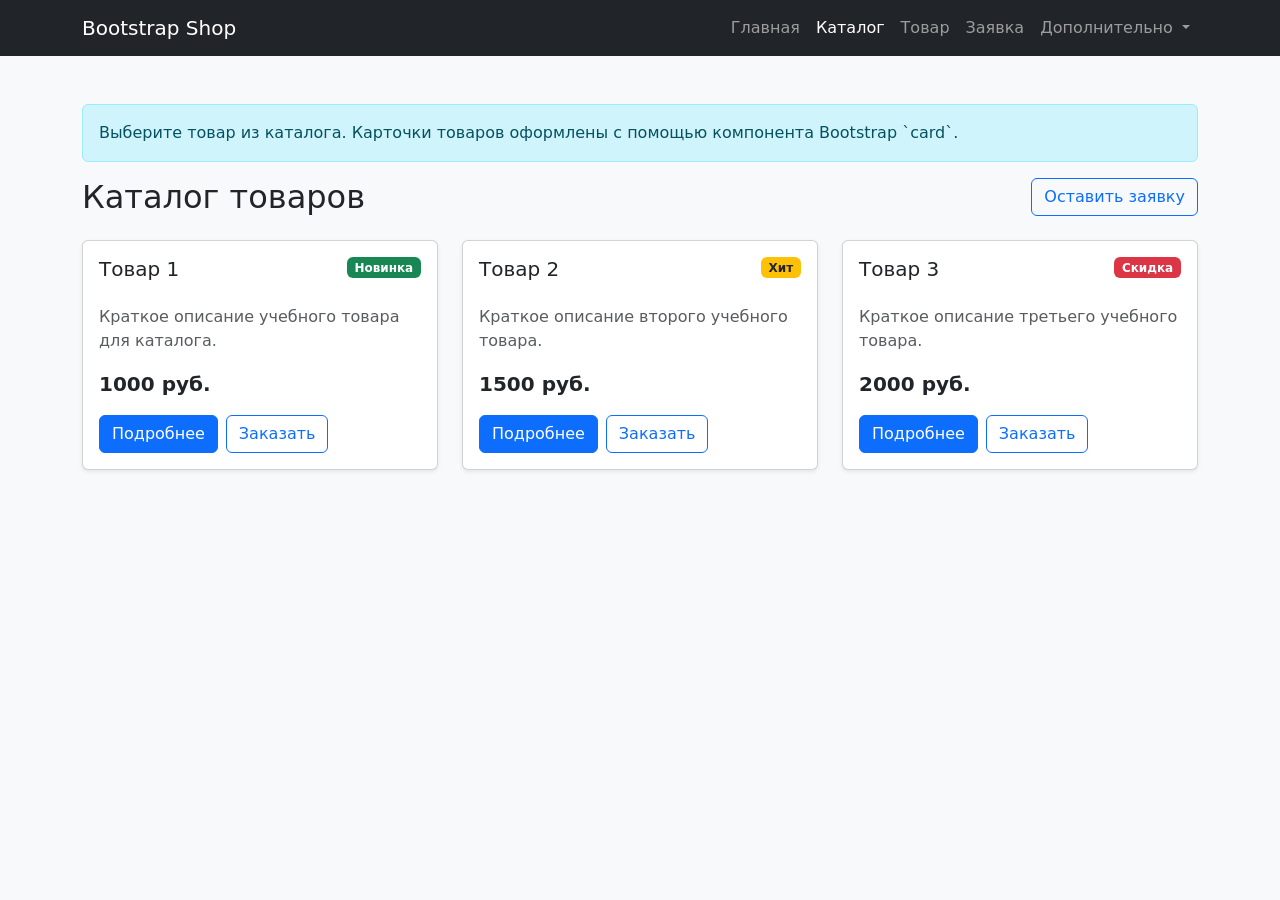
==== catalog.html @ 77a3e190 "feat: add Bootstrap components pages" ====
<!DOCTYPE html>
<html lang="ru">
<head>
  <meta charset="UTF-8">
  <meta name="viewport" content="width=device-width, initial-scale=1.0">
  <title>Каталог — Bootstrap Shop</title>
  <link
    href="https://cdn.jsdelivr.net/npm/bootstrap@5.3.8/dist/css/bootstrap.min.css"
    rel="stylesheet"
  >
  <link rel="stylesheet" href="css/custom.css">
</head>
<body class="bg-light">
  <nav class="navbar navbar-expand-lg navbar-dark bg-dark">
    <div class="container">
      <a class="navbar-brand" href="index.html">Bootstrap Shop</a>
      <button
        class="navbar-toggler"
        type="button"
        data-bs-toggle="collapse"
        data-bs-target="#mainNavbar"
        aria-controls="mainNavbar"
        aria-expanded="false"
        aria-label="Переключить навигацию"
      >
        <span class="navbar-toggler-icon"></span>
      </button>
      <div class="collapse navbar-collapse" id="mainNavbar">
        <ul class="navbar-nav ms-auto">
        <li class="nav-item">
          <a class="nav-link" href="index.html">Главная</a>
        </li>
        <li class="nav-item">
          <a class="nav-link active" aria-current="page" href="catalog.html">Каталог</a>
        </li>
        <li class="nav-item">
          <a class="nav-link" href="product.html">Товар</a>
        </li>
        <li class="nav-item">
          <a class="nav-link" href="order.html">Заявка</a>
        </li>
        <li class="nav-item dropdown">
          <a
            class="nav-link dropdown-toggle"
            href="#"
            role="button"
            data-bs-toggle="dropdown"
            aria-expanded="false"
          >
            Дополнительно
          </a>
          <ul class="dropdown-menu">
            <li><a class="dropdown-item" href="catalog.html">Все товары</a></li>
            <li><a class="dropdown-item" href="order.html">Оформить заявку</a></li>
            <li><a class="dropdown-item" href="index.html#popular">Популярное</a></li>
          </ul>
        </li>
        </ul>
      </div>
    </div>
  </nav>

  <main class="container my-5">
    <div class="alert alert-info" role="alert">
      Выберите товар из каталога. Карточки товаров оформлены с помощью компонента Bootstrap `card`.
    </div>
    <div class="d-flex justify-content-between align-items-center mb-4">
      <h1 class="h2 mb-0">Каталог товаров</h1>
      <a class="btn btn-outline-primary" href="order.html">
        Оставить заявку
      </a>
    </div>
    <div class="row g-4">
      <div class="col-12 col-md-6 col-lg-4">
        <div class="card h-100 shadow-sm">
          <div class="card-body d-flex flex-column">
            <div class="d-flex justify-content-between align-items-start mb-3">
              <h2 class="card-title h5">Товар 1</h2>
              <span class="badge bg-success">Новинка</span>
            </div>
            <p class="card-text text-muted">
              Краткое описание учебного товара для каталога.
            </p>
            <p class="fw-bold fs-5 mt-auto">1000 руб.</p>
            <div class="d-flex gap-2">
              <a class="btn btn-primary" href="product.html">Подробнее</a>
              <button
                class="btn btn-outline-primary"
                type="button"
                data-bs-toggle="modal"
                data-bs-target="#orderModal"
              >
                Заказать
              </button>
            </div>
          </div>
        </div>
      </div>
      <div class="col-12 col-md-6 col-lg-4">
        <div class="card h-100 shadow-sm">
          <div class="card-body d-flex flex-column">
            <div class="d-flex justify-content-between align-items-start mb-3">
              <h2 class="card-title h5">Товар 2</h2>
              <span class="badge bg-warning text-dark">Хит</span>
            </div>
            <p class="card-text text-muted">
              Краткое описание второго учебного товара.
            </p>
            <p class="fw-bold fs-5 mt-auto">1500 руб.</p>
            <div class="d-flex gap-2">
              <a class="btn btn-primary" href="product.html">Подробнее</a>
              <button
                class="btn btn-outline-primary"
                type="button"
                data-bs-toggle="modal"
                data-bs-target="#orderModal"
              >
                Заказать
              </button>
            </div>
          </div>
        </div>
      </div>
      <div class="col-12 col-md-6 col-lg-4">
        <div class="card h-100 shadow-sm">
          <div class="card-body d-flex flex-column">
            <div class="d-flex justify-content-between align-items-start mb-3">
              <h2 class="card-title h5">Товар 3</h2>
              <span class="badge bg-danger">Скидка</span>
            </div>
            <p class="card-text text-muted">
              Краткое описание третьего учебного товара.
            </p>
            <p class="fw-bold fs-5 mt-auto">2000 руб.</p>
            <div class="d-flex gap-2">
              <a class="btn btn-primary" href="product.html">Подробнее</a>
              <button
                class="btn btn-outline-primary"
                type="button"
                data-bs-toggle="modal"
                data-bs-target="#orderModal"
              >
                Заказать
              </button>
            </div>
          </div>
        </div>
      </div>
    </div>
  </main>

  <div
    class="modal fade"
    id="orderModal"
    tabindex="-1"
    aria-labelledby="orderModalLabel"
    aria-hidden="true"
  >
    <div class="modal-dialog">
      <div class="modal-content">
        <div class="modal-header">
          <h2 class="modal-title h5" id="orderModalLabel">
            Быстрая заявка
          </h2>
          <button
            type="button"
            class="btn-close"
            data-bs-dismiss="modal"
            aria-label="Закрыть"
          ></button>
        </div>
        <div class="modal-body">
          <p class="text-muted">
            Оставьте контактные данные, и менеджер свяжется с вами.
          </p>
          <form>
            <div class="mb-3">
              <label for="modal-name" class="form-label">Имя</label>
              <input id="modal-name" type="text" class="form-control" required>
            </div>
            <div class="mb-3">
              <label for="modal-phone" class="form-label">Телефон</label>
              <input id="modal-phone" type="tel" class="form-control" required>
            </div>
            <div class="form-check mb-3">
              <input id="modal-agree" class="form-check-input" type="checkbox" required>
              <label class="form-check-label" for="modal-agree">
                Согласен на обработку данных
              </label>
            </div>
          </form>
        </div>
        <div class="modal-footer">
          <button type="button" class="btn btn-secondary" data-bs-dismiss="modal">
            Закрыть
          </button>
          <button type="button" class="btn btn-primary">
            Отправить
          </button>
        </div>
      </div>
    </div>
  </div>

  <script
    src="https://cdn.jsdelivr.net/npm/bootstrap@5.3.8/dist/js/bootstrap.bundle.min.js">
  </script>
</body>
</html>
---- css/custom.css ----
body {
  min-height: 100vh;
}

.placeholder-box {
  min-height: 240px;
}

.placeholder-image {
  min-height: 320px;
}

.card-img-top {
  height: 180px;
  object-fit: cover;
}
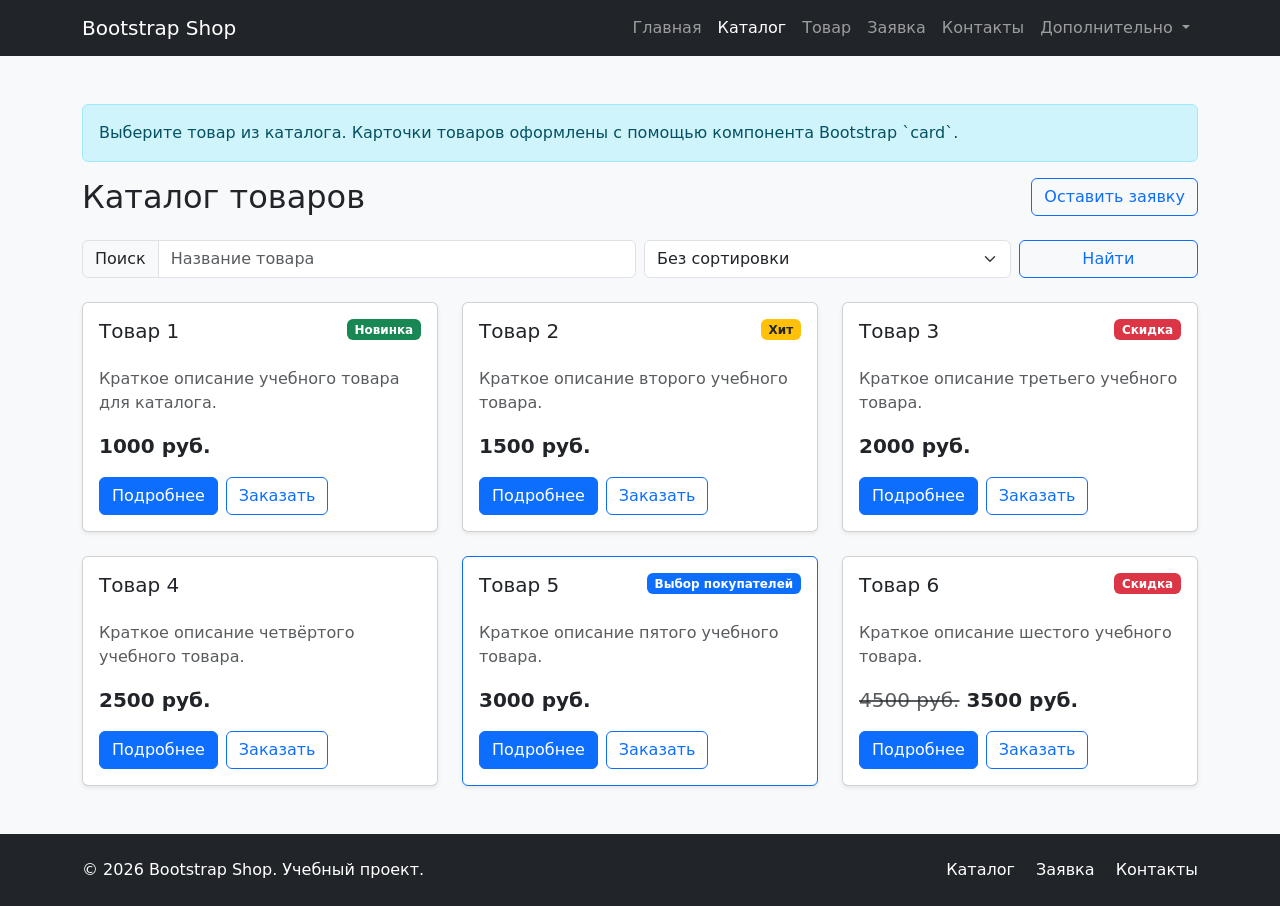
==== commit c03b3e9d: "fix: prepare Bootstrap project for submission" ====
--- a/catalog.html
+++ b/catalog.html
@@ -39,6 +39,9 @@
         <li class="nav-item">
           <a class="nav-link" href="order.html">Заявка</a>
         </li>
+        <li class="nav-item">
+          <a class="nav-link" href="contacts.html">Контакты</a>
+        </li>
         <li class="nav-item dropdown">
           <a
             class="nav-link dropdown-toggle"
@@ -70,6 +73,26 @@
         Оставить заявку
       </a>
     </div>
+    <form class="row g-2 mb-4" action="#" method="get">
+      <div class="col-12 col-md-6">
+        <label for="catalog-search" class="visually-hidden">Поиск товара</label>
+        <div class="input-group">
+          <span class="input-group-text">Поиск</span>
+          <input id="catalog-search" name="search" type="search" class="form-control" placeholder="Название товара">
+        </div>
+      </div>
+      <div class="col-12 col-md-4">
+        <label for="catalog-sort" class="visually-hidden">Сортировка</label>
+        <select id="catalog-sort" name="sort" class="form-select">
+          <option value="">Без сортировки</option>
+          <option value="price-asc">Сначала дешёвые</option>
+          <option value="price-desc">Сначала дорогие</option>
+        </select>
+      </div>
+      <div class="col-12 col-md-2 d-grid">
+        <button class="btn btn-outline-primary" type="submit">Найти</button>
+      </div>
+    </form>
     <div class="row g-4">
       <div class="col-12 col-md-6 col-lg-4">
         <div class="card h-100 shadow-sm">
@@ -146,8 +169,105 @@
           </div>
         </div>
       </div>
+      <div class="col-12 col-md-6 col-lg-4">
+        <div class="card h-100 shadow-sm">
+          <div class="card-body d-flex flex-column">
+            <div class="d-flex justify-content-between align-items-start mb-3">
+              <h2 class="card-title h5">Товар 4</h2>
+            </div>
+            <p class="card-text text-muted">
+              Краткое описание четвёртого учебного товара.
+            </p>
+            <p class="fw-bold fs-5 mt-auto">2500 руб.</p>
+            <div class="d-flex gap-2">
+              <a class="btn btn-primary" href="product.html">Подробнее</a>
+              <button
+                class="btn btn-outline-primary"
+                type="button"
+                data-bs-toggle="modal"
+                data-bs-target="#orderModal"
+              >
+                Заказать
+              </button>
+            </div>
+          </div>
+        </div>
+      </div>
+      <div class="col-12 col-md-6 col-lg-4">
+        <div class="card h-100 shadow-sm border-primary">
+          <div class="card-body d-flex flex-column">
+            <div class="d-flex justify-content-between align-items-start mb-3">
+              <h2 class="card-title h5">Товар 5</h2>
+              <span class="badge bg-primary">Выбор покупателей</span>
+            </div>
+            <p class="card-text text-muted">
+              Краткое описание пятого учебного товара.
+            </p>
+            <p class="fw-bold fs-5 mt-auto">3000 руб.</p>
+            <div class="d-flex gap-2">
+              <a class="btn btn-primary" href="product.html">Подробнее</a>
+              <button
+                class="btn btn-outline-primary"
+                type="button"
+                data-bs-toggle="modal"
+                data-bs-target="#orderModal"
+              >
+                Заказать
+              </button>
+            </div>
+          </div>
+        </div>
+      </div>
+      <div class="col-12 col-md-6 col-lg-4">
+        <div class="card h-100 shadow-sm">
+          <div class="card-body d-flex flex-column">
+            <div class="d-flex justify-content-between align-items-start mb-3">
+              <h2 class="card-title h5">Товар 6</h2>
+              <span class="badge bg-danger">Скидка</span>
+            </div>
+            <p class="card-text text-muted">
+              Краткое описание шестого учебного товара.
+            </p>
+            <p class="fw-bold fs-5 mt-auto"><s class="text-muted fw-normal">4500 руб.</s> 3500 руб.</p>
+            <div class="d-flex gap-2">
+              <a class="btn btn-primary" href="product.html">Подробнее</a>
+              <button
+                class="btn btn-outline-primary"
+                type="button"
+                data-bs-toggle="modal"
+                data-bs-target="#orderModal"
+              >
+                Заказать
+              </button>
+            </div>
+          </div>
+        </div>
+      </div>
     </div>
   </main>
+
+  <footer class="bg-dark text-white py-4 mt-5">
+    <div class="container">
+      <div class="row align-items-center g-3">
+        <div class="col-12 col-md-6">
+          <p class="mb-0">
+            &copy; 2026 Bootstrap Shop. Учебный проект.
+          </p>
+        </div>
+        <div class="col-12 col-md-6 text-md-end">
+          <a class="text-white text-decoration-none me-3" href="catalog.html">
+            Каталог
+          </a>
+          <a class="text-white text-decoration-none me-3" href="order.html">
+            Заявка
+          </a>
+          <a class="text-white text-decoration-none" href="contacts.html">
+            Контакты
+          </a>
+        </div>
+      </div>
+    </div>
+  </footer>
 
   <div
     class="modal fade"
@@ -176,14 +296,14 @@
           <form>
             <div class="mb-3">
               <label for="modal-name" class="form-label">Имя</label>
-              <input id="modal-name" type="text" class="form-control" required>
+              <input id="modal-name" name="name" type="text" class="form-control" required>
             </div>
             <div class="mb-3">
               <label for="modal-phone" class="form-label">Телефон</label>
-              <input id="modal-phone" type="tel" class="form-control" required>
+              <input id="modal-phone" name="phone" type="tel" class="form-control" required>
             </div>
             <div class="form-check mb-3">
-              <input id="modal-agree" class="form-check-input" type="checkbox" required>
+              <input id="modal-agree" name="agreement" class="form-check-input" type="checkbox" required>
               <label class="form-check-label" for="modal-agree">
                 Согласен на обработку данных
               </label>
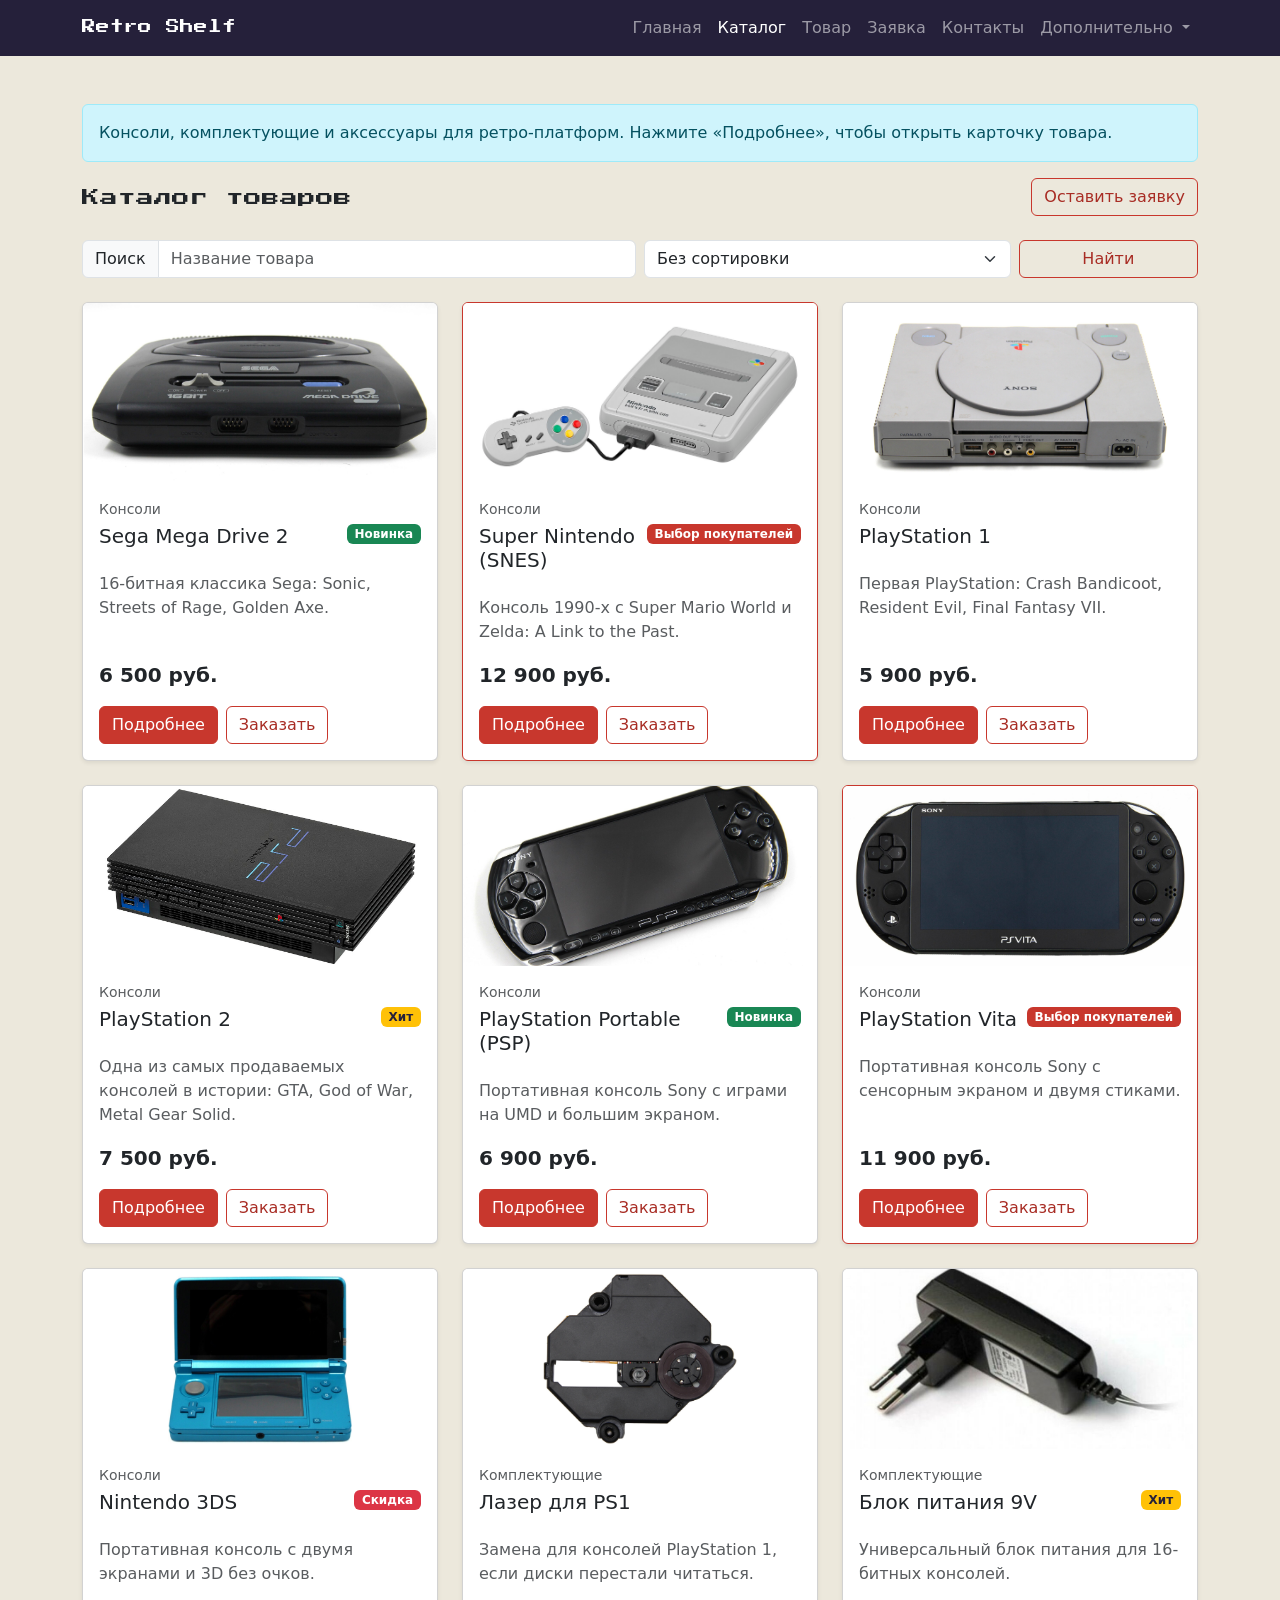
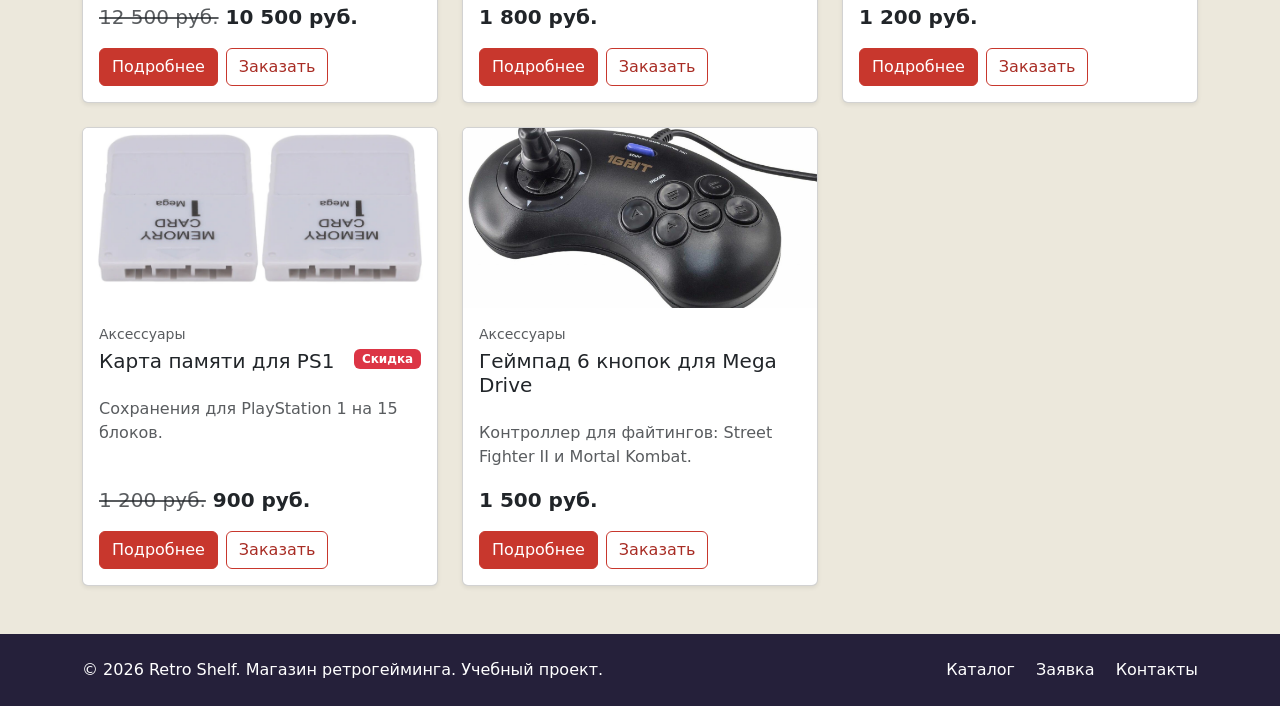
==== commit ce08e49f: "added consoles, accessories, components" ====
--- a/catalog.html
+++ b/catalog.html
@@ -3,17 +3,20 @@
 <head>
   <meta charset="UTF-8">
   <meta name="viewport" content="width=device-width, initial-scale=1.0">
-  <title>Каталог — Bootstrap Shop</title>
+  <title>Каталог — Retro Shelf</title>
   <link
     href="https://cdn.jsdelivr.net/npm/bootstrap@5.3.8/dist/css/bootstrap.min.css"
     rel="stylesheet"
   >
+  <link rel="preconnect" href="https://fonts.googleapis.com">
+  <link rel="preconnect" href="https://fonts.gstatic.com" crossorigin>
+  <link href="https://fonts.googleapis.com/css2?family=Press+Start+2P&display=swap" rel="stylesheet">
   <link rel="stylesheet" href="css/custom.css">
 </head>
-<body class="bg-light">
+<body>
   <nav class="navbar navbar-expand-lg navbar-dark bg-dark">
     <div class="container">
-      <a class="navbar-brand" href="index.html">Bootstrap Shop</a>
+      <a class="navbar-brand font-pixel" href="index.html">Retro Shelf</a>
       <button
         class="navbar-toggler"
         type="button"
@@ -65,10 +68,10 @@
 
   <main class="container my-5">
     <div class="alert alert-info" role="alert">
-      Выберите товар из каталога. Карточки товаров оформлены с помощью компонента Bootstrap `card`.
+      Консоли, комплектующие и аксессуары для ретро-платформ. Нажмите «Подробнее», чтобы открыть карточку товара.
     </div>
     <div class="d-flex justify-content-between align-items-center mb-4">
-      <h1 class="h2 mb-0">Каталог товаров</h1>
+      <h1 class="h2 mb-0 font-pixel">Каталог товаров</h1>
       <a class="btn btn-outline-primary" href="order.html">
         Оставить заявку
       </a>
@@ -96,141 +99,286 @@
     <div class="row g-4">
       <div class="col-12 col-md-6 col-lg-4">
         <div class="card h-100 shadow-sm">
-          <div class="card-body d-flex flex-column">
-            <div class="d-flex justify-content-between align-items-start mb-3">
-              <h2 class="card-title h5">Товар 1</h2>
+          <img src="images/segamd2.jpeg" class="card-img-top" alt="Sega Mega Drive 2">
+          <div class="card-body d-flex flex-column">
+            <p class="small text-muted mb-1">Консоли</p>
+            <div class="d-flex justify-content-between align-items-start mb-3">
+              <h2 class="card-title h5">Sega Mega Drive 2</h2>
               <span class="badge bg-success">Новинка</span>
             </div>
             <p class="card-text text-muted">
-              Краткое описание учебного товара для каталога.
-            </p>
-            <p class="fw-bold fs-5 mt-auto">1000 руб.</p>
-            <div class="d-flex gap-2">
-              <a class="btn btn-primary" href="product.html">Подробнее</a>
-              <button
-                class="btn btn-outline-primary"
-                type="button"
-                data-bs-toggle="modal"
-                data-bs-target="#orderModal"
-              >
-                Заказать
-              </button>
-            </div>
-          </div>
-        </div>
-      </div>
-      <div class="col-12 col-md-6 col-lg-4">
-        <div class="card h-100 shadow-sm">
-          <div class="card-body d-flex flex-column">
-            <div class="d-flex justify-content-between align-items-start mb-3">
-              <h2 class="card-title h5">Товар 2</h2>
+              16-битная классика Sega: Sonic, Streets of Rage, Golden Axe.
+            </p>
+            <p class="fw-bold fs-5 mt-auto">6&nbsp;500 руб.</p>
+            <div class="d-flex gap-2">
+              <a class="btn btn-primary" href="product.html#mega-drive-2">Подробнее</a>
+              <button
+                class="btn btn-outline-primary"
+                type="button"
+                data-bs-toggle="modal"
+                data-bs-target="#orderModal"
+              >
+                Заказать
+              </button>
+            </div>
+          </div>
+        </div>
+      </div>
+      <div class="col-12 col-md-6 col-lg-4">
+        <div class="card h-100 shadow-sm border-primary">
+          <img src="images/supernin.jpg" class="card-img-top" alt="Super Nintendo (SNES)">
+          <div class="card-body d-flex flex-column">
+            <p class="small text-muted mb-1">Консоли</p>
+            <div class="d-flex justify-content-between align-items-start mb-3">
+              <h2 class="card-title h5">Super Nintendo (SNES)</h2>
+              <span class="badge bg-primary">Выбор покупателей</span>
+            </div>
+            <p class="card-text text-muted">
+              Консоль 1990-х с Super Mario World и Zelda: A Link to the Past.
+            </p>
+            <p class="fw-bold fs-5 mt-auto">12&nbsp;900 руб.</p>
+            <div class="d-flex gap-2">
+              <a class="btn btn-primary" href="product.html#snes">Подробнее</a>
+              <button
+                class="btn btn-outline-primary"
+                type="button"
+                data-bs-toggle="modal"
+                data-bs-target="#orderModal"
+              >
+                Заказать
+              </button>
+            </div>
+          </div>
+        </div>
+      </div>
+      <div class="col-12 col-md-6 col-lg-4">
+        <div class="card h-100 shadow-sm">
+          <img src="images/ps1.jpeg" class="card-img-top" alt="PlayStation 1">
+          <div class="card-body d-flex flex-column">
+            <p class="small text-muted mb-1">Консоли</p>
+            <div class="d-flex justify-content-between align-items-start mb-3">
+              <h2 class="card-title h5">PlayStation 1</h2>
+            </div>
+            <p class="card-text text-muted">
+              Первая PlayStation: Crash Bandicoot, Resident Evil, Final Fantasy VII.
+            </p>
+            <p class="fw-bold fs-5 mt-auto">5&nbsp;900 руб.</p>
+            <div class="d-flex gap-2">
+              <a class="btn btn-primary" href="product.html#ps1">Подробнее</a>
+              <button
+                class="btn btn-outline-primary"
+                type="button"
+                data-bs-toggle="modal"
+                data-bs-target="#orderModal"
+              >
+                Заказать
+              </button>
+            </div>
+          </div>
+        </div>
+      </div>
+      <div class="col-12 col-md-6 col-lg-4">
+        <div class="card h-100 shadow-sm">
+          <img src="images/ps2.jpg" class="card-img-top" alt="PlayStation 2"> 
+          <div class="card-body d-flex flex-column">
+            <p class="small text-muted mb-1">Консоли</p>
+            <div class="d-flex justify-content-between align-items-start mb-3">
+              <h2 class="card-title h5">PlayStation 2</h2>
               <span class="badge bg-warning text-dark">Хит</span>
             </div>
             <p class="card-text text-muted">
-              Краткое описание второго учебного товара.
-            </p>
-            <p class="fw-bold fs-5 mt-auto">1500 руб.</p>
-            <div class="d-flex gap-2">
-              <a class="btn btn-primary" href="product.html">Подробнее</a>
-              <button
-                class="btn btn-outline-primary"
-                type="button"
-                data-bs-toggle="modal"
-                data-bs-target="#orderModal"
-              >
-                Заказать
-              </button>
-            </div>
-          </div>
-        </div>
-      </div>
-      <div class="col-12 col-md-6 col-lg-4">
-        <div class="card h-100 shadow-sm">
-          <div class="card-body d-flex flex-column">
-            <div class="d-flex justify-content-between align-items-start mb-3">
-              <h2 class="card-title h5">Товар 3</h2>
+              Одна из самых продаваемых консолей в истории: GTA, God of War, Metal Gear Solid.
+            </p>
+            <p class="fw-bold fs-5 mt-auto">7&nbsp;500 руб.</p>
+            <div class="d-flex gap-2">
+              <a class="btn btn-primary" href="product.html#ps2">Подробнее</a>
+              <button
+                class="btn btn-outline-primary"
+                type="button"
+                data-bs-toggle="modal"
+                data-bs-target="#orderModal"
+              >
+                Заказать
+              </button>
+            </div>
+          </div>
+        </div>
+      </div>
+      <div class="col-12 col-md-6 col-lg-4">
+        <div class="card h-100 shadow-sm">
+          <img src="images/psp.jpeg" class="card-img-top" alt="PlayStation Portable (PSP)">
+          <div class="card-body d-flex flex-column">
+            <p class="small text-muted mb-1">Консоли</p>
+            <div class="d-flex justify-content-between align-items-start mb-3">
+              <h2 class="card-title h5">PlayStation Portable (PSP)</h2>
+              <span class="badge bg-success">Новинка</span>
+            </div>
+            <p class="card-text text-muted">
+              Портативная консоль Sony с играми на UMD и большим экраном.
+            </p>
+            <p class="fw-bold fs-5 mt-auto">6&nbsp;900 руб.</p>
+            <div class="d-flex gap-2">
+              <a class="btn btn-primary" href="product.html#psp">Подробнее</a>
+              <button
+                class="btn btn-outline-primary"
+                type="button"
+                data-bs-toggle="modal"
+                data-bs-target="#orderModal"
+              >
+                Заказать
+              </button>
+            </div>
+          </div>
+        </div>
+      </div>
+      <div class="col-12 col-md-6 col-lg-4">
+        <div class="card h-100 shadow-sm border-primary">
+            <img src="images/psvita.jpeg" class="card-img-top" alt="PlayStation Vita">
+          <div class="card-body d-flex flex-column">
+            <p class="small text-muted mb-1">Консоли</p>
+            <div class="d-flex justify-content-between align-items-start mb-3">
+              <h2 class="card-title h5">PlayStation Vita</h2>
+              <span class="badge bg-primary">Выбор покупателей</span>
+            </div>
+            <p class="card-text text-muted">
+              Портативная консоль Sony с сенсорным экраном и двумя стиками.
+            </p>
+            <p class="fw-bold fs-5 mt-auto">11&nbsp;900 руб.</p>
+            <div class="d-flex gap-2">
+              <a class="btn btn-primary" href="product.html#ps-vita">Подробнее</a>
+              <button
+                class="btn btn-outline-primary"
+                type="button"
+                data-bs-toggle="modal"
+                data-bs-target="#orderModal"
+              >
+                Заказать
+              </button>
+            </div>
+          </div>
+        </div>
+      </div>
+      <div class="col-12 col-md-6 col-lg-4">
+        <div class="card h-100 shadow-sm">
+          <img src="images/3ds.jpeg" class="card-img-top" alt="Nintendo 3DS">
+          <div class="card-body d-flex flex-column">
+            <p class="small text-muted mb-1">Консоли</p>
+            <div class="d-flex justify-content-between align-items-start mb-3">
+              <h2 class="card-title h5">Nintendo 3DS</h2>
               <span class="badge bg-danger">Скидка</span>
             </div>
             <p class="card-text text-muted">
-              Краткое описание третьего учебного товара.
-            </p>
-            <p class="fw-bold fs-5 mt-auto">2000 руб.</p>
-            <div class="d-flex gap-2">
-              <a class="btn btn-primary" href="product.html">Подробнее</a>
-              <button
-                class="btn btn-outline-primary"
-                type="button"
-                data-bs-toggle="modal"
-                data-bs-target="#orderModal"
-              >
-                Заказать
-              </button>
-            </div>
-          </div>
-        </div>
-      </div>
-      <div class="col-12 col-md-6 col-lg-4">
-        <div class="card h-100 shadow-sm">
-          <div class="card-body d-flex flex-column">
-            <div class="d-flex justify-content-between align-items-start mb-3">
-              <h2 class="card-title h5">Товар 4</h2>
-            </div>
-            <p class="card-text text-muted">
-              Краткое описание четвёртого учебного товара.
-            </p>
-            <p class="fw-bold fs-5 mt-auto">2500 руб.</p>
-            <div class="d-flex gap-2">
-              <a class="btn btn-primary" href="product.html">Подробнее</a>
-              <button
-                class="btn btn-outline-primary"
-                type="button"
-                data-bs-toggle="modal"
-                data-bs-target="#orderModal"
-              >
-                Заказать
-              </button>
-            </div>
-          </div>
-        </div>
-      </div>
-      <div class="col-12 col-md-6 col-lg-4">
-        <div class="card h-100 shadow-sm border-primary">
-          <div class="card-body d-flex flex-column">
-            <div class="d-flex justify-content-between align-items-start mb-3">
-              <h2 class="card-title h5">Товар 5</h2>
-              <span class="badge bg-primary">Выбор покупателей</span>
-            </div>
-            <p class="card-text text-muted">
-              Краткое описание пятого учебного товара.
-            </p>
-            <p class="fw-bold fs-5 mt-auto">3000 руб.</p>
-            <div class="d-flex gap-2">
-              <a class="btn btn-primary" href="product.html">Подробнее</a>
-              <button
-                class="btn btn-outline-primary"
-                type="button"
-                data-bs-toggle="modal"
-                data-bs-target="#orderModal"
-              >
-                Заказать
-              </button>
-            </div>
-          </div>
-        </div>
-      </div>
-      <div class="col-12 col-md-6 col-lg-4">
-        <div class="card h-100 shadow-sm">
-          <div class="card-body d-flex flex-column">
-            <div class="d-flex justify-content-between align-items-start mb-3">
-              <h2 class="card-title h5">Товар 6</h2>
+              Портативная консоль с двумя экранами и 3D без очков.
+            </p>
+            <p class="fw-bold fs-5 mt-auto"><s class="text-muted fw-normal">12&nbsp;500 руб.</s> 10&nbsp;500 руб.</p>
+            <div class="d-flex gap-2">
+              <a class="btn btn-primary" href="product.html#nintendo-3ds">Подробнее</a>
+              <button
+                class="btn btn-outline-primary"
+                type="button"
+                data-bs-toggle="modal"
+                data-bs-target="#orderModal"
+              >
+                Заказать
+              </button>
+            </div>
+          </div>
+        </div>
+      </div>
+      <div class="col-12 col-md-6 col-lg-4">
+        <div class="card h-100 shadow-sm">
+          <img src="images/laser.jpeg" class="card-img-top" alt="Лазер для PS1">
+          <div class="card-body d-flex flex-column">
+            <p class="small text-muted mb-1">Комплектующие</p>
+            <div class="d-flex justify-content-between align-items-start mb-3">
+              <h2 class="card-title h5">Лазер для PS1</h2>
+            </div>
+            <p class="card-text text-muted">
+              Замена для консолей PlayStation 1, если диски перестали читаться.
+            </p>
+            <p class="fw-bold fs-5 mt-auto">1&nbsp;800 руб.</p>
+            <div class="d-flex gap-2">
+              <a class="btn btn-primary" href="product.html#ps1-laser">Подробнее</a>
+              <button
+                class="btn btn-outline-primary"
+                type="button"
+                data-bs-toggle="modal"
+                data-bs-target="#orderModal"
+              >
+                Заказать
+              </button>
+            </div>
+          </div>
+        </div>
+      </div>
+      <div class="col-12 col-md-6 col-lg-4">
+        <div class="card h-100 shadow-sm">
+          <img src="images/9v.jpeg" class="card-img-top" alt="Блок питания 9V">
+          <div class="card-body d-flex flex-column">
+            <p class="small text-muted mb-1">Комплектующие</p>
+            <div class="d-flex justify-content-between align-items-start mb-3">
+              <h2 class="card-title h5">Блок питания 9V</h2>
+              <span class="badge bg-warning text-dark">Хит</span>
+            </div>
+            <p class="card-text text-muted">
+              Универсальный блок питания для 16-битных консолей.
+            </p>
+            <p class="fw-bold fs-5 mt-auto">1&nbsp;200 руб.</p>
+            <div class="d-flex gap-2">
+              <a class="btn btn-primary" href="product.html#psu-9v">Подробнее</a>
+              <button
+                class="btn btn-outline-primary"
+                type="button"
+                data-bs-toggle="modal"
+                data-bs-target="#orderModal"
+              >
+                Заказать
+              </button>
+            </div>
+          </div>
+        </div>
+      </div>
+      <div class="col-12 col-md-6 col-lg-4">
+        <div class="card h-100 shadow-sm">
+          <img src="images/storage.jpeg" class="card-img-top" alt="Карта памяти для PS1">
+          <div class="card-body d-flex flex-column">
+            <p class="small text-muted mb-1">Аксессуары</p>
+            <div class="d-flex justify-content-between align-items-start mb-3">
+              <h2 class="card-title h5">Карта памяти для PS1</h2>
               <span class="badge bg-danger">Скидка</span>
             </div>
             <p class="card-text text-muted">
-              Краткое описание шестого учебного товара.
-            </p>
-            <p class="fw-bold fs-5 mt-auto"><s class="text-muted fw-normal">4500 руб.</s> 3500 руб.</p>
-            <div class="d-flex gap-2">
-              <a class="btn btn-primary" href="product.html">Подробнее</a>
+              Сохранения для PlayStation 1 на 15 блоков.
+            </p>
+            <p class="fw-bold fs-5 mt-auto"><s class="text-muted fw-normal">1&nbsp;200 руб.</s> 900&nbsp;руб.</p>
+            <div class="d-flex gap-2">
+              <a class="btn btn-primary" href="product.html#ps1-memory-card">Подробнее</a>
+              <button
+                class="btn btn-outline-primary"
+                type="button"
+                data-bs-toggle="modal"
+                data-bs-target="#orderModal"
+              >
+                Заказать
+              </button>
+            </div>
+          </div>
+        </div>
+      </div>
+      <div class="col-12 col-md-6 col-lg-4">
+        <div class="card h-100 shadow-sm">
+          <img src="images/gamepad.jpeg" class="card-img-top" alt="Геймпад 6 кнопок для Mega Drive">
+          <div class="card-body d-flex flex-column">
+            <p class="small text-muted mb-1">Аксессуары</p>
+            <div class="d-flex justify-content-between align-items-start mb-3">
+              <h2 class="card-title h5">Геймпад 6 кнопок для Mega Drive</h2>
+            </div>
+            <p class="card-text text-muted">
+              Контроллер для файтингов: Street Fighter II и Mortal Kombat.
+            </p>
+            <p class="fw-bold fs-5 mt-auto">1&nbsp;500 руб.</p>
+            <div class="d-flex gap-2">
+              <a class="btn btn-primary" href="product.html#md-pad">Подробнее</a>
               <button
                 class="btn btn-outline-primary"
                 type="button"
@@ -251,7 +399,7 @@
       <div class="row align-items-center g-3">
         <div class="col-12 col-md-6">
           <p class="mb-0">
-            &copy; 2026 Bootstrap Shop. Учебный проект.
+            &copy; 2026 Retro Shelf. Магазин ретрогейминга. Учебный проект.
           </p>
         </div>
         <div class="col-12 col-md-6 text-md-end">
--- a/css/custom.css
+++ b/css/custom.css
@@ -1,5 +1,75 @@
+/* Палитра: корпус SNES, индиго CRT-экрана, красный как кнопка NES */
+:root {
+  --bs-primary: #c8372d;
+  --bs-primary-rgb: 200, 55, 45;
+  --bs-dark: #25203a;
+  --bs-dark-rgb: 37, 32, 58;
+  --bs-light-rgb: 230, 225, 211;
+  --bs-link-color: #a82c24;
+  --bs-link-color-rgb: 168, 44, 36;
+  --bs-link-hover-color: #8a231d;
+  --bs-link-hover-color-rgb: 138, 35, 29;
+}
+
 body {
   min-height: 100vh;
+  background-color: #ece8dc;
+}
+
+.btn-primary {
+  --bs-btn-bg: #c8372d;
+  --bs-btn-border-color: #c8372d;
+  --bs-btn-hover-bg: #a82c24;
+  --bs-btn-hover-border-color: #a82c24;
+  --bs-btn-active-bg: #8a231d;
+  --bs-btn-active-border-color: #8a231d;
+  --bs-btn-disabled-bg: #c8372d;
+  --bs-btn-disabled-border-color: #c8372d;
+}
+
+.btn-outline-primary {
+  --bs-btn-color: #a82c24;
+  --bs-btn-border-color: #c8372d;
+  --bs-btn-hover-bg: #c8372d;
+  --bs-btn-hover-border-color: #c8372d;
+  --bs-btn-active-bg: #a82c24;
+  --bs-btn-active-border-color: #a82c24;
+}
+
+.nav-tabs .nav-link {
+  color: #a82c24;
+}
+
+.nav-tabs .nav-link.active {
+  color: #25203a;
+}
+
+.font-pixel {
+  font-family: "Press Start 2P", "Courier New", monospace;
+  line-height: 1.6;
+  letter-spacing: 0;
+}
+
+.navbar-brand.font-pixel {
+  font-size: 0.85rem;
+}
+
+h1.font-pixel {
+  font-size: 1.1rem;
+}
+
+.hero-title {
+  font-size: clamp(1.1rem, 2.6vw, 1.7rem);
+  line-height: 1.7;
+}
+
+/* Заглушка под фото: клетчатый фон, заменяется на <img> */
+.product-photo {
+  display: flex;
+  align-items: center;
+  justify-content: center;
+  color: #6b6558;
+  background: conic-gradient(#d8d2c0 25%, #e6e1d3 0 50%, #d8d2c0 0 75%, #e6e1d3 0) 0 0 / 24px 24px;
 }
 
 .placeholder-box {
@@ -13,4 +83,37 @@
 .card-img-top {
   height: 180px;
   object-fit: cover;
+}
+
+.product-view {
+  display: none;
+}
+
+.product-view:target {
+  display: block;
+}
+
+#products:not(:has(.product-view:target)) > .product-view:first-child {
+  display: block;
+}
+
+/* Самостоятельные доработки */
+
+.card {
+  transition: transform 0.2s ease, box-shadow 0.2s ease;
+}
+
+.card:hover {
+  transform: translateY(-4px);
+  box-shadow: 0 0.5rem 1rem rgba(0, 0, 0, 0.15) !important;
+}
+
+@media (prefers-reduced-motion: reduce) {
+  .card {
+    transition: none;
+  }
+
+  .card:hover {
+    transform: none;
+  }
 }
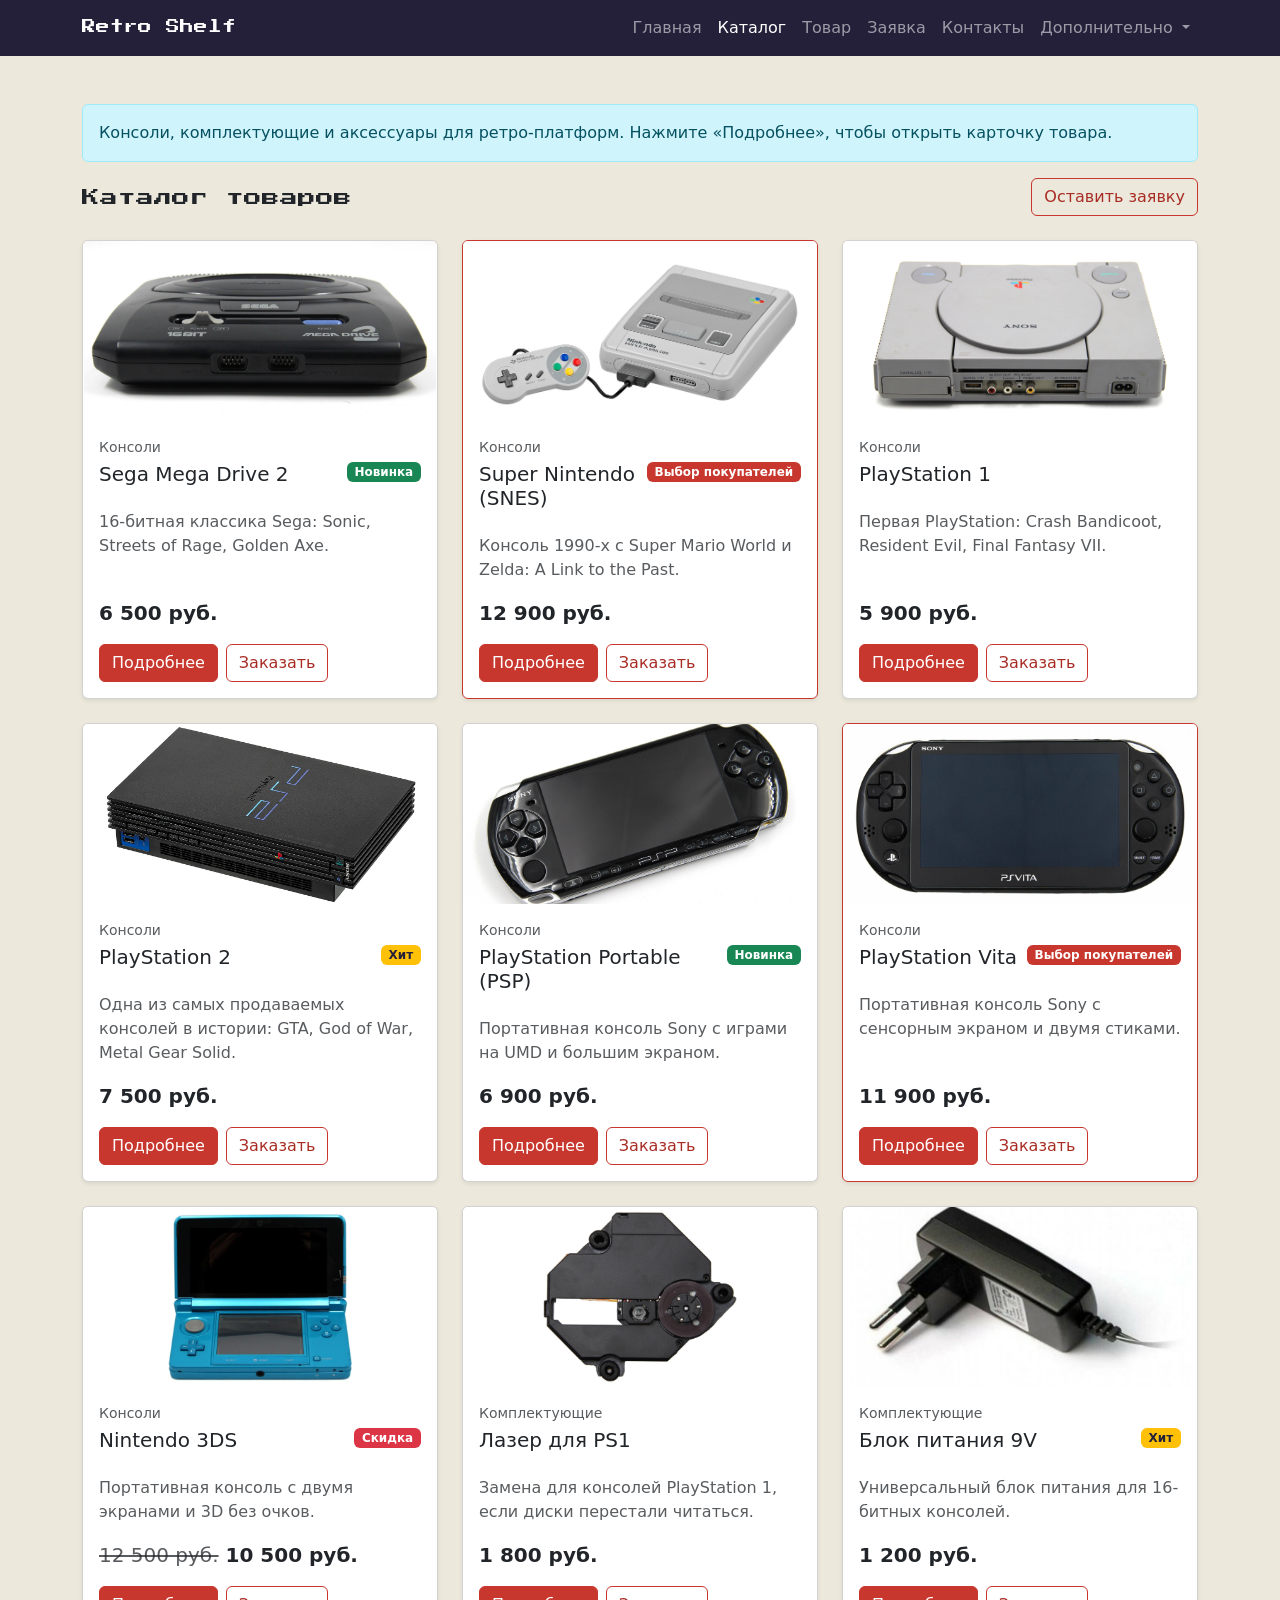
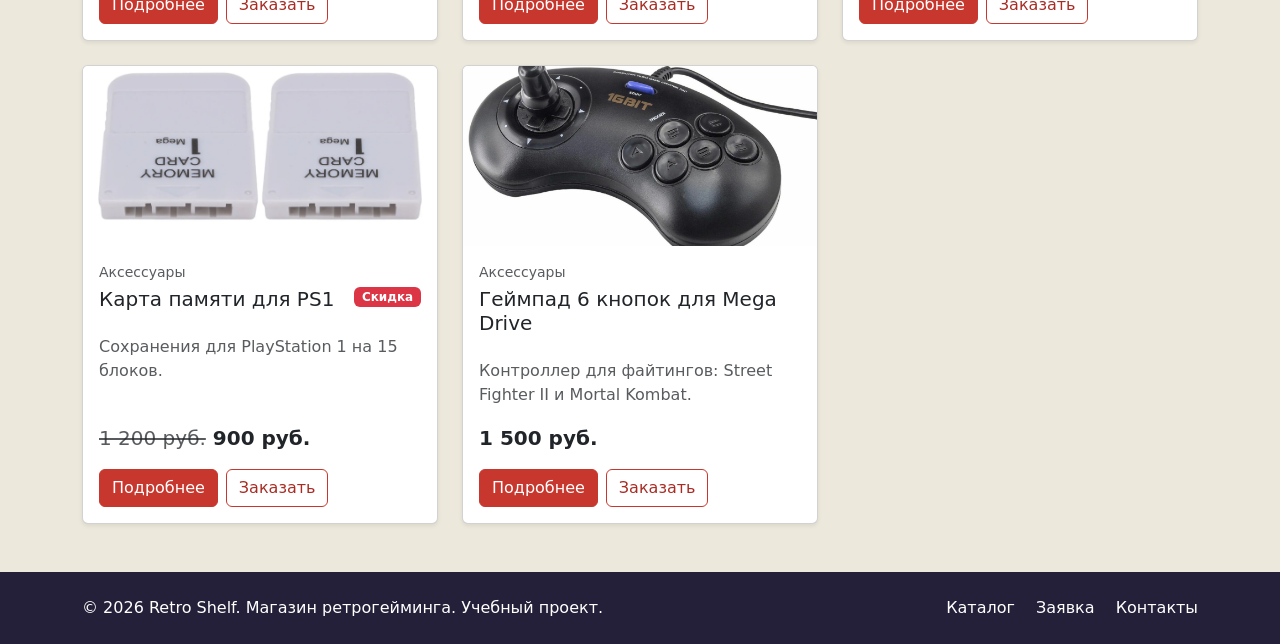
==== commit a2a0f6f8: "--" ====
--- a/catalog.html
+++ b/catalog.html
@@ -76,26 +76,6 @@
         Оставить заявку
       </a>
     </div>
-    <form class="row g-2 mb-4" action="#" method="get">
-      <div class="col-12 col-md-6">
-        <label for="catalog-search" class="visually-hidden">Поиск товара</label>
-        <div class="input-group">
-          <span class="input-group-text">Поиск</span>
-          <input id="catalog-search" name="search" type="search" class="form-control" placeholder="Название товара">
-        </div>
-      </div>
-      <div class="col-12 col-md-4">
-        <label for="catalog-sort" class="visually-hidden">Сортировка</label>
-        <select id="catalog-sort" name="sort" class="form-select">
-          <option value="">Без сортировки</option>
-          <option value="price-asc">Сначала дешёвые</option>
-          <option value="price-desc">Сначала дорогие</option>
-        </select>
-      </div>
-      <div class="col-12 col-md-2 d-grid">
-        <button class="btn btn-outline-primary" type="submit">Найти</button>
-      </div>
-    </form>
     <div class="row g-4">
       <div class="col-12 col-md-6 col-lg-4">
         <div class="card h-100 shadow-sm">
